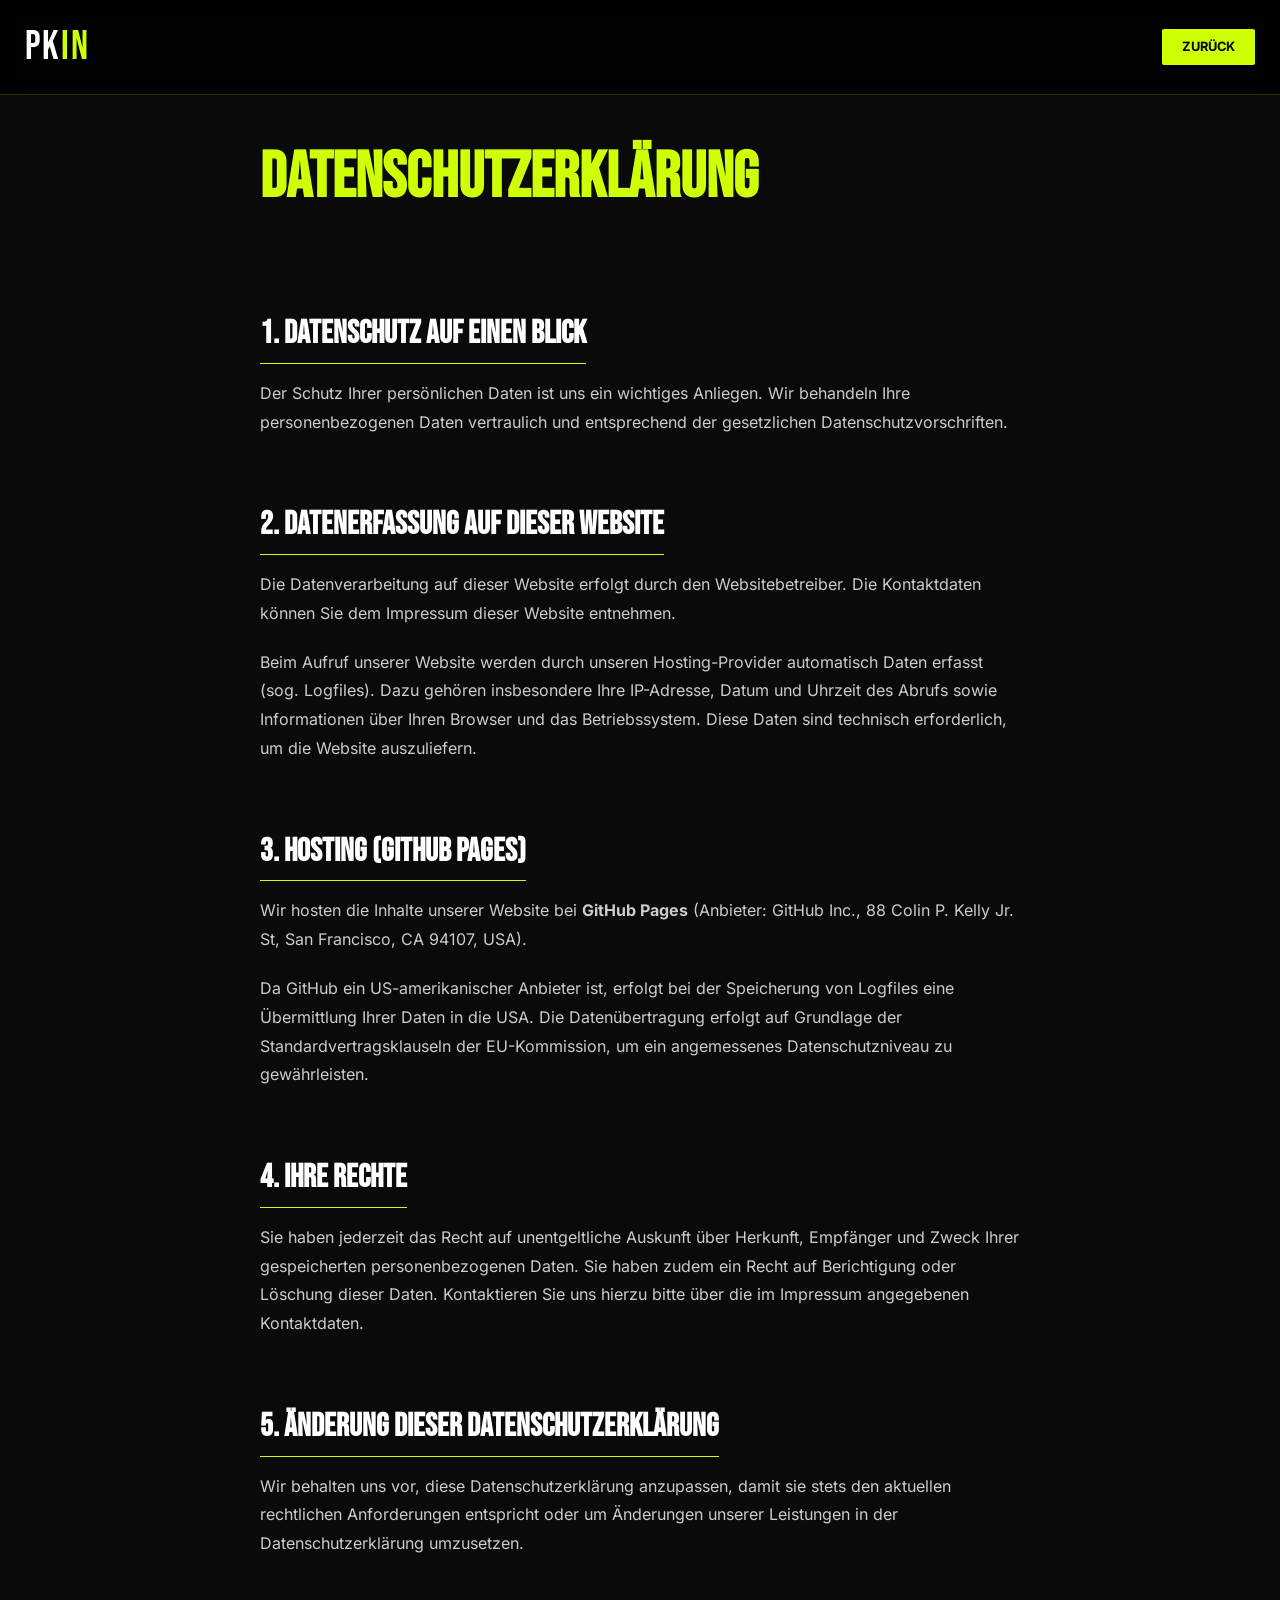
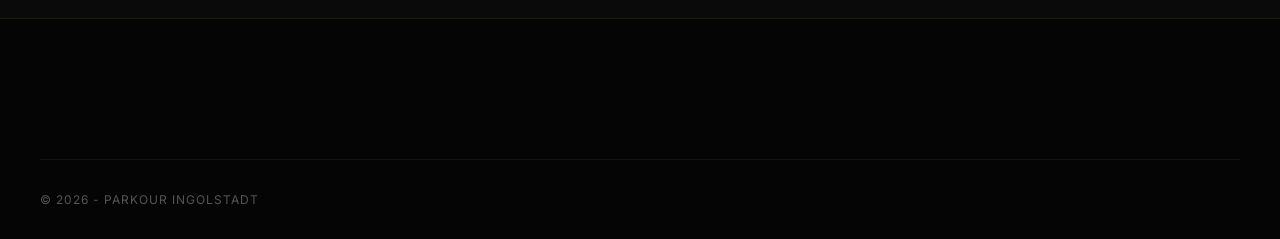
==== datenschutz.html @ 4d9cbf57 "Initial Commit" ====
<!DOCTYPE html>
<html lang="de">
<head>
    <meta charset="UTF-8">
    <meta name="viewport" content="width=device-width, initial-scale=1.0">
    <title>Datenschutzerklärung | PKIN</title>
    <link rel="stylesheet" href="style.css">
</head>
<body>
    <nav id="navbar" class="scrolled">
        <div class="nav-container">
            <a href="index.html" class="logo">PK<span>IN</span></a>
            <a href="index.html" class="btn-nav">Zurück</a>
        </div>
    </nav>

    <div class="legal-container">
        <h1>Datenschutzerklärung</h1>
        
        <h2>1. Datenschutz auf einen Blick</h2>
        <p>Der Schutz Ihrer persönlichen Daten ist uns ein wichtiges Anliegen. Wir behandeln Ihre personenbezogenen Daten vertraulich und entsprechend der gesetzlichen Datenschutzvorschriften.</p>

        <h2>2. Datenerfassung auf dieser Website</h2>
        <p>Die Datenverarbeitung auf dieser Website erfolgt durch den Websitebetreiber. Die Kontaktdaten können Sie dem Impressum dieser Website entnehmen.</p>
        <p>Beim Aufruf unserer Website werden durch unseren Hosting-Provider automatisch Daten erfasst (sog. Logfiles). Dazu gehören insbesondere Ihre IP-Adresse, Datum und Uhrzeit des Abrufs sowie Informationen über Ihren Browser und das Betriebssystem. Diese Daten sind technisch erforderlich, um die Website auszuliefern.</p>

        <h2>3. Hosting (GitHub Pages)</h2>
        <p>Wir hosten die Inhalte unserer Website bei <strong>GitHub Pages</strong> (Anbieter: GitHub Inc., 88 Colin P. Kelly Jr. St, San Francisco, CA 94107, USA). </p>
        <p>Da GitHub ein US-amerikanischer Anbieter ist, erfolgt bei der Speicherung von Logfiles eine Übermittlung Ihrer Daten in die USA. Die Datenübertragung erfolgt auf Grundlage der Standardvertragsklauseln der EU-Kommission, um ein angemessenes Datenschutzniveau zu gewährleisten.</p>

        <h2>4. Ihre Rechte</h2>
        <p>Sie haben jederzeit das Recht auf unentgeltliche Auskunft über Herkunft, Empfänger und Zweck Ihrer gespeicherten personenbezogenen Daten. Sie haben zudem ein Recht auf Berichtigung oder Löschung dieser Daten. Kontaktieren Sie uns hierzu bitte über die im Impressum angegebenen Kontaktdaten.</p>
        
        <h2>5. Änderung dieser Datenschutzerklärung</h2>
        <p>Wir behalten uns vor, diese Datenschutzerklärung anzupassen, damit sie stets den aktuellen rechtlichen Anforderungen entspricht oder um Änderungen unserer Leistungen in der Datenschutzerklärung umzusetzen.</p>
    </div>

    <footer class="main-footer">
        <div class="footer-bottom">
            <p>&copy; 2026 - PARKOUR INGOLSTADT</p>
        </div>
    </footer>
</body>
</html>
---- style.css ----
:root {
    --primary: #cfff04; /* Neon Yellow/Green */
    --dark: #0a0a0a;
    --gray: #151515;
    --text: #ffffff;
}

/* bebas-neue-regular - latin */
@font-face {
    font-display: swap; 
    font-family: 'Bebas Neue';
    font-style: normal;
    font-weight: 400;
    src: url('../fonts/bebas-neue-v16-latin-regular.woff2') format('woff2'); 
}  

/* inter-regular - latin */
@font-face {
    font-display: swap; 
    font-family: 'Inter';
    font-style: normal;
    font-weight: 400;
    src: url('fonts/inter-v20-latin-regular.woff2') format('woff2'); 
}
  
/* inter-700 - latin */
@font-face {
    font-display: swap; 
    font-family: 'Inter';
    font-style: normal;
    font-weight: 700;
    src: url('fonts/inter-v20-latin-700.woff2') format('woff2'); 
}

* {
    margin: 0;
    padding: 0;
    box-sizing: border-box;
    scroll-behavior: smooth;
}

body {
    background-color: var(--dark);
    color: var(--text);
    font-family: 'Inter', sans-serif;
    line-height: 1.6;
    overflow-x: hidden;
}

/* SCROLL FIX: Keeps navbar from covering section titles when anchored */
section {
    scroll-margin-top: 120px; 
}

/* NAVIGATION */
#navbar {
    position: fixed;
    top: 0; 
    width: 100%;
    padding: 25px;
    z-index: 1000;
    transition: 0.4s;
}

#navbar.scrolled {
    background: rgba(0,0,0,0.9);
    backdrop-filter: blur(10px);
    padding: 15px 25px;
    border-bottom: 1px solid rgba(207, 255, 4, 0.2);
}

.nav-container {
    max-width: 1300px;
    margin: 0 auto;
    display: flex;
    justify-content: space-between;
    align-items: center;
}

.logo {
    font-family: 'Bebas Neue', sans-serif;
    font-size: 2.5rem;
    text-decoration: none;
    color: white;
    letter-spacing: 2px;
}

.logo span { color: var(--primary); }

.nav-links {
    display: flex;
    list-style: none;
    gap: 30px;
}

.nav-links a {
    color: white;
    text-decoration: none;
    text-transform: uppercase;
    font-weight: bold;
    font-size: 0.85rem;
    letter-spacing: 1px;
    transition: 0.3s;
}

.nav-links a:hover { color: var(--primary); }

.btn-nav {
    background: var(--primary);
    color: black;
    padding: 8px 20px;
    text-decoration: none;
    font-weight: bold;
    text-transform: uppercase;
    font-size: 0.8rem;
    border-radius: 2px;
}

/* HERO SECTION */
.hero {
    height: 100vh;
    display: flex;
    align-items: center;
    justify-content: center;
    text-align: center;
    background: linear-gradient(rgba(0,0,0,0.5), rgba(0,0,0,0.7)), 
                url('media/tours/DSC00783.jpg') center/cover no-repeat;
    background-attachment: fixed;
}

.hero h1 {
    font-family: 'Bebas Neue', sans-serif;
    font-size: clamp(4rem, 18vw, 12rem);
    line-height: 0.85;
}

.hero p {
    font-weight: bold;
    letter-spacing: 5px;
    margin-top: 10px;
    color: var(--primary);
}

.hero-btns {
    margin-top: 40px;
    display: flex;
    gap: 20px;
    justify-content: center;
}

.btn-primary, .btn-outline {
    padding: 15px 35px;
    text-decoration: none;
    font-weight: bold;
    text-transform: uppercase;
    letter-spacing: 1px;
    transition: 0.3s;
}

.btn-primary { background: var(--primary); color: black; }
.btn-outline { border: 2px solid white; color: white; }
.btn-primary:hover { transform: translateY(-3px); box-shadow: 0 10px 20px rgba(207, 255, 4, 0.3); }

/* GRID SYSTEM */
.container {
    max-width: 1300px;
    margin: 0 auto;
    padding: 100px 20px;
}

.media-section { margin-bottom: 120px; }

.outline-title {
    font-family: 'Bebas Neue', sans-serif;
    font-size: clamp(3rem, 8vw, 5rem);
    color: transparent;
    -webkit-text-stroke: 1px var(--primary);
    margin-bottom: 40px;
    letter-spacing: 3px;
}

.media-grid {
    display: grid;
    grid-template-columns: repeat(auto-fill, minmax(350px, 1fr));
    gap: 20px;
}

.media-item {
    background: var(--gray);
    aspect-ratio: 16/9;
    overflow: hidden;
    position: relative;
    border: 1px solid rgba(255,255,255,0.05);
}

.media-item img {
    width: 100%; height: 100%; object-fit: cover;
    transition: 0.6s cubic-bezier(0.25, 0.46, 0.45, 0.94);
    filter: grayscale(30%);
}

.media-item:hover img {
    transform: scale(1.08);
    filter: grayscale(0%);
}

/* PLACEHOLDERS */
.media-item.placeholder {
    background: #111;
    border: 1px dashed #333;
}

.no-media-box {
    height: 100%;
    display: flex;
    flex-direction: column;
    align-items: center;
    justify-content: center;
    opacity: 0.4;
}

.no-media-box i { font-size: 2.5rem; margin-bottom: 15px; color: var(--primary); }

/* TRAINING CARDS */
.training-grid {
    display: grid;
    grid-template-columns: repeat(auto-fit, minmax(300px, 1fr));
    gap: 0;
    margin-bottom: 120px;
    border: 1px solid rgba(255,255,255,0.1);
}

.train-card {
    padding: 60px 40px;
    background: var(--gray);
}

.train-card.highlight {
    background: var(--primary);
    color: black;
}

.train-card h3 { 
    font-family: 'Bebas Neue', sans-serif; 
    font-size: 2.5rem; 
    margin-bottom: 15px;
}

/* GLITCH EFFECT */
.glitch { position: relative; }
.glitch::before, .glitch::after {
    content: attr(data-text);
    position: absolute; top: 0; left: 0; width: 100%; height: 100%;
}
.glitch::before { left: 3px; text-shadow: -3px 0 #ff00c1; clip: rect(44px, 450px, 56px, 0); animation: glitch-anim 5s infinite linear alternate-reverse; }
.glitch::after { left: -3px; text-shadow: -3px 0 #00fff9; clip: rect(44px, 450px, 56px, 0); animation: glitch-anim2 5s infinite linear alternate-reverse; }

@keyframes glitch-anim { 0% { clip: rect(10px, 9999px, 20px, 0); } 100% { clip: rect(80px, 9999px, 100px, 0); } }
@keyframes glitch-anim2 { 0% { clip: rect(60px, 9999px, 70px, 0); } 100% { clip: rect(10px, 9999px, 40px, 0); } }

/* CONTACT SECTION CLASSES */
.contact-grid {
    display: grid;
    grid-template-columns: 1fr 1fr;
    gap: 50px;
    align-items: start;
}

.contact-form {
    display: flex;
    flex-direction: column;
    gap: 15px;
    height: 100%;
}

.contact-input {
    padding: 15px;
    background: var(--gray);
    border: 1px solid #333;
    color: white;
    font-family: 'Inter', sans-serif;
    font-size: 1rem;
    width: 100%;
    resize: vertical;
}

.contact-input:focus {
    outline: none;
    border-color: var(--primary);
}

.contact-btn {
    cursor: pointer;
    border: none;
    font-family: 'Inter', sans-serif;
    font-size: 1rem;
    margin-top: auto;
}

/* MODERN FOOTER */
.main-footer {
    background: #050505;
    padding: 80px 20px 30px;
    border-top: 1px solid rgba(207, 255, 4, 0.1);
    margin-top: 50px;
}

.footer-container {
    max-width: 1200px;
    margin: 0 auto;
    display: grid;
    grid-template-columns: 2fr 1fr 1fr;
    gap: 50px;
}

.footer-brand .logo {
    display: inline-block;
    margin-bottom: 20px;
}

.footer-brand p {
    color: #888;
    max-width: 300px;
    margin-bottom: 25px;
    font-size: 0.9rem;
}

.social-icons {
    display: flex;
    gap: 15px;
}

.social-icons a {
    width: 40px;
    height: 40px;
    background: var(--gray);
    display: flex;
    align-items: center;
    justify-content: center;
    border-radius: 50%;
    color: white;
    text-decoration: none;
    transition: 0.3s;
    border: 1px solid rgba(255,255,255,0.1);
}

.social-icons a:hover {
    background: var(--primary);
    color: black;
    transform: translateY(-3px);
}

.footer-links h4 {
    font-family: 'Bebas Neue', sans-serif;
    font-size: 1.5rem;
    color: var(--primary);
    margin-bottom: 20px;
    letter-spacing: 1px;
}

.footer-links ul {
    list-style: none;
}

.footer-links ul li {
    margin-bottom: 12px;
}

.footer-links ul li a {
    color: #ccc;
    text-decoration: none;
    font-size: 0.9rem;
    transition: 0.3s;
}

.footer-links ul li a:hover {
    color: var(--primary);
    padding-left: 5px;
}

.footer-bottom {
    max-width: 1200px;
    margin: 60px auto 0;
    padding-top: 30px;
    border-top: 1px solid rgba(255,255,255,0.05);
    display: flex;
    justify-content: space-between;
    align-items: center;
}

.footer-bottom p {
    font-size: 0.75rem;
    color: #555;
    text-transform: uppercase;
    letter-spacing: 1px;
}

/* LEGAL PAGES STYLING */
.legal-container {
    max-width: 800px;
    margin: 120px auto 60px;
    padding: 0 20px;
    line-height: 1.8;
}

.legal-container h1 {
    font-family: 'Bebas Neue', sans-serif;
    font-size: 4rem;
    color: var(--primary);
    margin-bottom: 30px;
}

.legal-container h2 {
    font-family: 'Bebas Neue', sans-serif;
    font-size: 2rem;
    margin-top: 40px;
    margin-bottom: 15px;
    border-bottom: 1px solid var(--primary);
    display: inline-block;
}

.legal-container p, .legal-container ul {
    margin-bottom: 20px;
    color: #ccc;
}

.legal-links {
    margin-top: 20px;
    display: flex;
    justify-content: center;
    gap: 20px;
}

.legal-links a {
    color: white;
    text-decoration: none;
    font-size: 0.8rem;
    opacity: 0.5;
}

.legal-links a:hover {
    opacity: 1;
    color: var(--primary);
}

/* --- MOBILE MENU UTILITIES --- */
.menu-toggle {
    display: none;
    color: white;
    font-size: 1.8rem;
    cursor: pointer;
    transition: 0.3s;
}

.menu-toggle:hover {
    color: var(--primary);
}

.mobile-only {
    display: none;
}

/* --- COMPREHENSIVE MOBILE RESPONSIVENESS --- */
@media (max-width: 900px) {
    
    /* Show Hamburger, Hide standard Nav button */
    .menu-toggle {
        display: block;
    }
    
    .desktop-only {
        display: none;
    }
    
    .mobile-only {
        display: block;
    }

    /* Fullscreen Mobile Menu Overlay */
    .nav-links {
        position: fixed;
        top: 80px; /* Right below the navbar */
        left: -100%; /* Hidden off-screen by default */
        width: 100%;
        height: calc(100vh - 80px);
        background: rgba(10, 10, 10, 0.98);
        backdrop-filter: blur(15px);
        flex-direction: column;
        align-items: center;
        justify-content: center;
        gap: 40px;
        transition: 0.4s cubic-bezier(0.77, 0, 0.175, 1);
    }

    /* Class added via JS when menu opens */
    .nav-links.active {
        left: 0;
    }

    .nav-links a {
        font-size: 1.5rem;
    }

    /* Hero Section Fixes */
    .hero h1 {
        font-size: clamp(3.5rem, 15vw, 6rem);
    }
    
    .hero-btns {
        flex-direction: column;
        padding: 0 20px;
    }
    
    .hero-btns a {
        width: 100%;
        text-align: center;
    }

    /* Grid Adjustments for smaller screens */
    .media-grid {
        grid-template-columns: repeat(auto-fill, minmax(280px, 1fr));
    }

    .contact-grid {
        grid-template-columns: 1fr;
        gap: 30px;
    }
    
    .outline-title {
        font-size: clamp(2.5rem, 8vw, 4rem);
        margin-bottom: 25px;
        text-align: center;
    }

    .container {
        padding: 60px 20px;
    }
}

/* Footer mobile adjustments */
@media (max-width: 768px) {
    .footer-container {
        grid-template-columns: 1fr;
        text-align: center;
        gap: 40px;
    }
    
    .footer-brand p {
        margin: 0 auto 25px;
    }
    
    .social-icons {
        justify-content: center;
    }
    
    .footer-bottom {
        flex-direction: column;
        gap: 20px;
        text-align: center;
    }
}
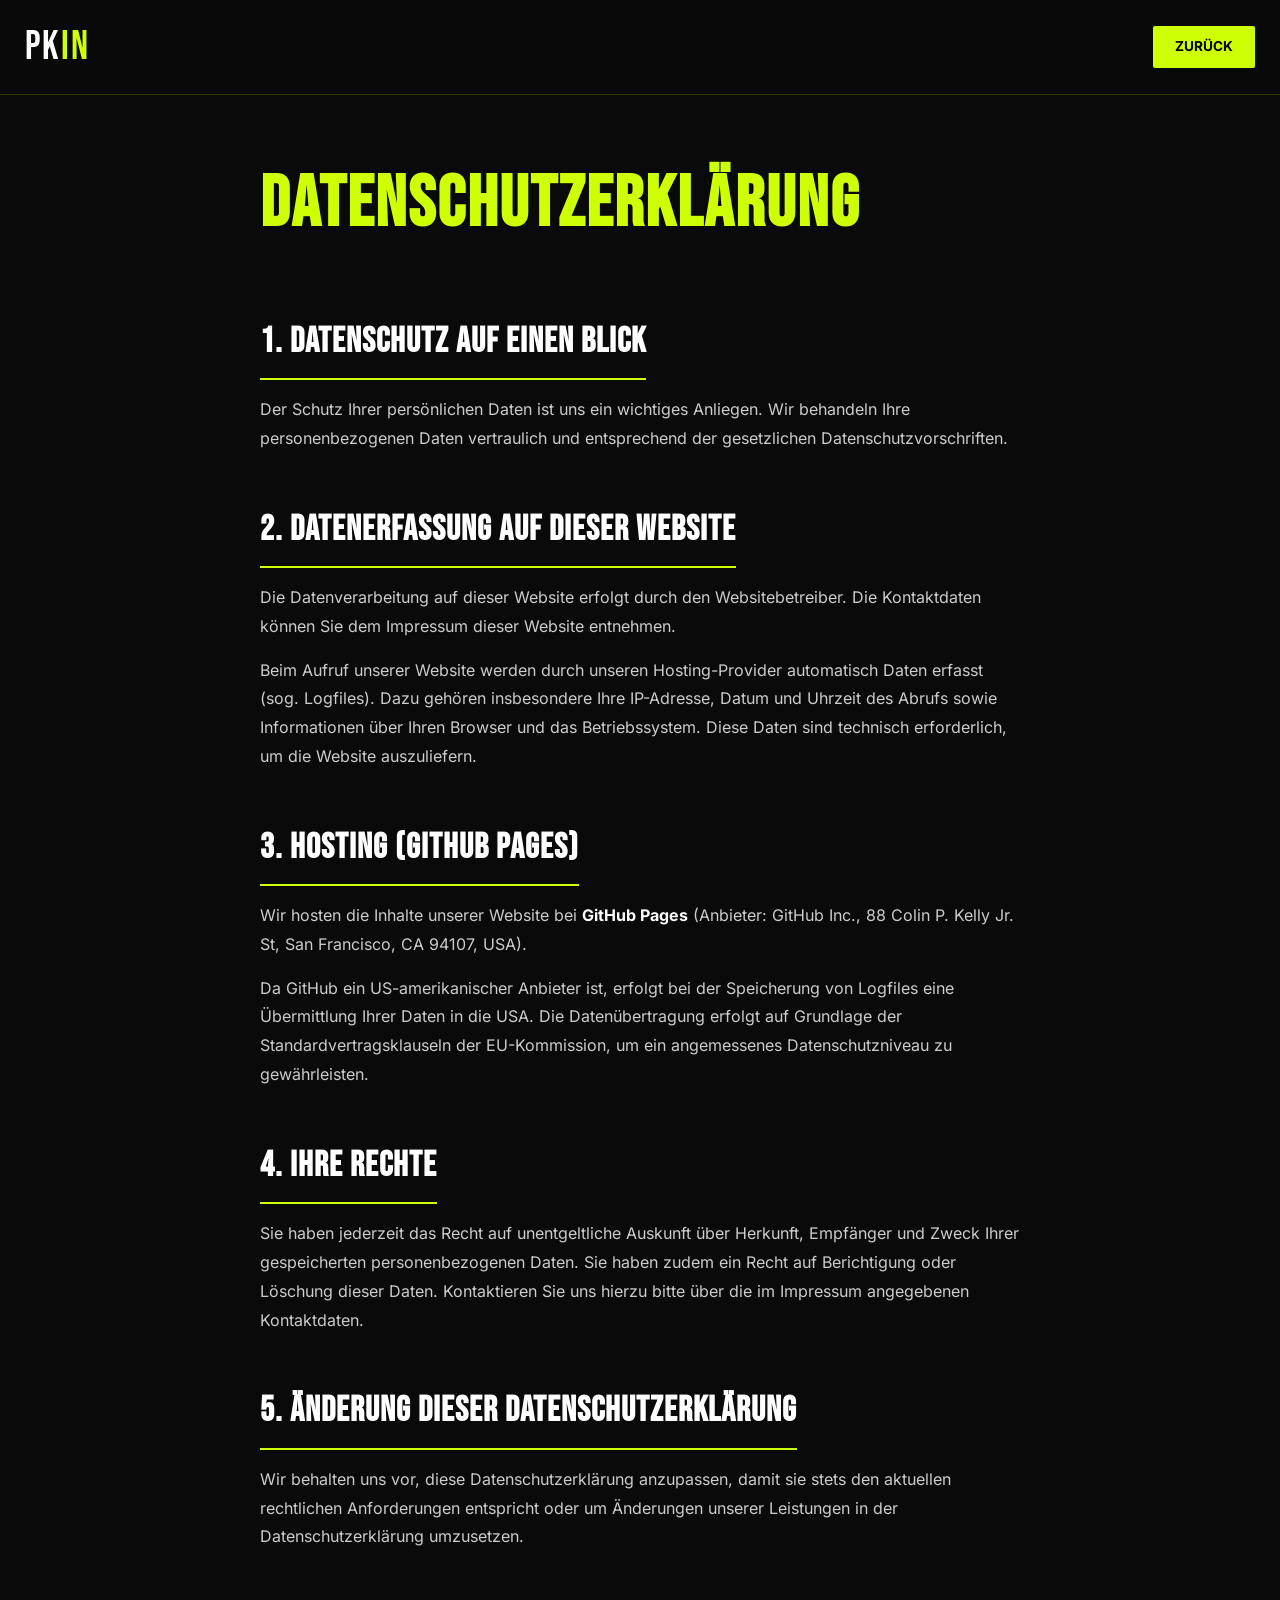
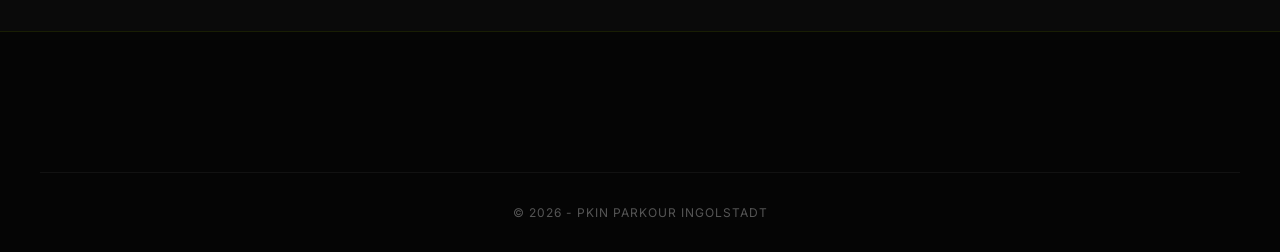
==== commit 90c7e02f: "Adjusted some designs, removed some photos etc." ====
--- a/datenschutz.html
+++ b/datenschutz.html
@@ -2,9 +2,11 @@
 <html lang="de">
 <head>
     <meta charset="UTF-8">
-    <meta name="viewport" content="width=device-width, initial-scale=1.0">
+    <meta name="viewport" content="width=device-width, initial-scale=1.0, maximum-scale=1.0, user-scalable=no">
+    <meta name="theme-color" content="#0a0a0a">
     <title>Datenschutzerklärung | PKIN</title>
     <link rel="stylesheet" href="style.css">
+    <link rel="stylesheet" href="https://cdnjs.cloudflare.com/ajax/libs/font-awesome/6.0.0/css/all.min.css">
 </head>
 <body>
     <nav id="navbar" class="scrolled">
@@ -14,30 +16,40 @@
         </div>
     </nav>
 
-    <div class="legal-container">
+    <main class="legal-container">
         <h1>Datenschutzerklärung</h1>
         
-        <h2>1. Datenschutz auf einen Blick</h2>
-        <p>Der Schutz Ihrer persönlichen Daten ist uns ein wichtiges Anliegen. Wir behandeln Ihre personenbezogenen Daten vertraulich und entsprechend der gesetzlichen Datenschutzvorschriften.</p>
+        <section class="legal-section">
+            <h2>1. Datenschutz auf einen Blick</h2>
+            <p>Der Schutz Ihrer persönlichen Daten ist uns ein wichtiges Anliegen. Wir behandeln Ihre personenbezogenen Daten vertraulich und entsprechend der gesetzlichen Datenschutzvorschriften.</p>
+        </section>
 
-        <h2>2. Datenerfassung auf dieser Website</h2>
-        <p>Die Datenverarbeitung auf dieser Website erfolgt durch den Websitebetreiber. Die Kontaktdaten können Sie dem Impressum dieser Website entnehmen.</p>
-        <p>Beim Aufruf unserer Website werden durch unseren Hosting-Provider automatisch Daten erfasst (sog. Logfiles). Dazu gehören insbesondere Ihre IP-Adresse, Datum und Uhrzeit des Abrufs sowie Informationen über Ihren Browser und das Betriebssystem. Diese Daten sind technisch erforderlich, um die Website auszuliefern.</p>
+        <section class="legal-section">
+            <h2>2. Datenerfassung auf dieser Website</h2>
+            <p>Die Datenverarbeitung auf dieser Website erfolgt durch den Websitebetreiber. Die Kontaktdaten können Sie dem Impressum dieser Website entnehmen.</p>
+            <p>Beim Aufruf unserer Website werden durch unseren Hosting-Provider automatisch Daten erfasst (sog. Logfiles). Dazu gehören insbesondere Ihre IP-Adresse, Datum und Uhrzeit des Abrufs sowie Informationen über Ihren Browser und das Betriebssystem. Diese Daten sind technisch erforderlich, um die Website auszuliefern.</p>
+        </section>
 
-        <h2>3. Hosting (GitHub Pages)</h2>
-        <p>Wir hosten die Inhalte unserer Website bei <strong>GitHub Pages</strong> (Anbieter: GitHub Inc., 88 Colin P. Kelly Jr. St, San Francisco, CA 94107, USA). </p>
-        <p>Da GitHub ein US-amerikanischer Anbieter ist, erfolgt bei der Speicherung von Logfiles eine Übermittlung Ihrer Daten in die USA. Die Datenübertragung erfolgt auf Grundlage der Standardvertragsklauseln der EU-Kommission, um ein angemessenes Datenschutzniveau zu gewährleisten.</p>
+        <section class="legal-section">
+            <h2>3. Hosting (GitHub Pages)</h2>
+            <p>Wir hosten die Inhalte unserer Website bei <strong>GitHub Pages</strong> (Anbieter: GitHub Inc., 88 Colin P. Kelly Jr. St, San Francisco, CA 94107, USA). </p>
+            <p>Da GitHub ein US-amerikanischer Anbieter ist, erfolgt bei der Speicherung von Logfiles eine Übermittlung Ihrer Daten in die USA. Die Datenübertragung erfolgt auf Grundlage der Standardvertragsklauseln der EU-Kommission, um ein angemessenes Datenschutzniveau zu gewährleisten.</p>
+        </section>
 
-        <h2>4. Ihre Rechte</h2>
-        <p>Sie haben jederzeit das Recht auf unentgeltliche Auskunft über Herkunft, Empfänger und Zweck Ihrer gespeicherten personenbezogenen Daten. Sie haben zudem ein Recht auf Berichtigung oder Löschung dieser Daten. Kontaktieren Sie uns hierzu bitte über die im Impressum angegebenen Kontaktdaten.</p>
+        <section class="legal-section">
+            <h2>4. Ihre Rechte</h2>
+            <p>Sie haben jederzeit das Recht auf unentgeltliche Auskunft über Herkunft, Empfänger und Zweck Ihrer gespeicherten personenbezogenen Daten. Sie haben zudem ein Recht auf Berichtigung oder Löschung dieser Daten. Kontaktieren Sie uns hierzu bitte über die im Impressum angegebenen Kontaktdaten.</p>
+        </section>
         
-        <h2>5. Änderung dieser Datenschutzerklärung</h2>
-        <p>Wir behalten uns vor, diese Datenschutzerklärung anzupassen, damit sie stets den aktuellen rechtlichen Anforderungen entspricht oder um Änderungen unserer Leistungen in der Datenschutzerklärung umzusetzen.</p>
-    </div>
+        <section class="legal-section">
+            <h2>5. Änderung dieser Datenschutzerklärung</h2>
+            <p>Wir behalten uns vor, diese Datenschutzerklärung anzupassen, damit sie stets den aktuellen rechtlichen Anforderungen entspricht oder um Änderungen unserer Leistungen in der Datenschutzerklärung umzusetzen.</p>
+        </section>
+    </main>
 
     <footer class="main-footer">
         <div class="footer-bottom">
-            <p>&copy; 2026 - PARKOUR INGOLSTADT</p>
+            <p>&copy; 2026 - PKIN PARKOUR INGOLSTADT</p>
         </div>
     </footer>
 </body>
--- a/style.css
+++ b/style.css
@@ -36,7 +36,6 @@
     margin: 0;
     padding: 0;
     box-sizing: border-box;
-    scroll-behavior: smooth;
 }
 
 body {
@@ -45,11 +44,17 @@
     font-family: 'Inter', sans-serif;
     line-height: 1.6;
     overflow-x: hidden;
-}
-
-/* SCROLL FIX: Keeps navbar from covering section titles when anchored */
+    scroll-behavior: smooth;
+}
+
+/* Utility Class for Mobile Scroll Lock */
+body.no-scroll {
+    overflow: hidden;
+}
+
+/* SCROLL FIX */
 section {
-    scroll-margin-top: 120px; 
+    scroll-margin-top: 100px; 
 }
 
 /* NAVIGATION */
@@ -59,12 +64,13 @@
     width: 100%;
     padding: 25px;
     z-index: 1000;
-    transition: 0.4s;
+    transition: all 0.4s ease;
 }
 
 #navbar.scrolled {
-    background: rgba(0,0,0,0.9);
+    background: rgba(10, 10, 10, 0.95);
     backdrop-filter: blur(10px);
+    -webkit-backdrop-filter: blur(10px);
     padding: 15px 25px;
     border-bottom: 1px solid rgba(207, 255, 4, 0.2);
 }
@@ -83,6 +89,8 @@
     text-decoration: none;
     color: white;
     letter-spacing: 2px;
+    position: relative;
+    z-index: 1001; /* Keeps logo above mobile menu overlay */
 }
 
 .logo span { color: var(--primary); }
@@ -101,6 +109,7 @@
     font-size: 0.85rem;
     letter-spacing: 1px;
     transition: 0.3s;
+    padding: 10px 0; /* Better touch target */
 }
 
 .nav-links a:hover { color: var(--primary); }
@@ -108,37 +117,45 @@
 .btn-nav {
     background: var(--primary);
     color: black;
-    padding: 8px 20px;
+    padding: 10px 22px;
     text-decoration: none;
     font-weight: bold;
     text-transform: uppercase;
-    font-size: 0.8rem;
+    font-size: 0.85rem;
     border-radius: 2px;
+    transition: 0.3s;
+}
+
+.btn-nav:hover {
+    box-shadow: 0 4px 15px rgba(207, 255, 4, 0.3);
 }
 
 /* HERO SECTION */
 .hero {
     height: 100vh;
+    height: 100dvh; /* Mobile viewport height fix */
     display: flex;
     align-items: center;
     justify-content: center;
     text-align: center;
-    background: linear-gradient(rgba(0,0,0,0.5), rgba(0,0,0,0.7)), 
+    background: linear-gradient(rgba(0,0,0,0.5), rgba(0,0,0,0.8)), 
                 url('media/tours/DSC00783.jpg') center/cover no-repeat;
     background-attachment: fixed;
+    padding: 0 20px;
 }
 
 .hero h1 {
     font-family: 'Bebas Neue', sans-serif;
-    font-size: clamp(4rem, 18vw, 12rem);
+    font-size: clamp(3.5rem, 15vw, 12rem);
     line-height: 0.85;
 }
 
 .hero p {
     font-weight: bold;
-    letter-spacing: 5px;
-    margin-top: 10px;
+    letter-spacing: clamp(2px, 2vw, 5px);
+    margin-top: 15px;
     color: var(--primary);
+    font-size: clamp(0.8rem, 3vw, 1.2rem);
 }
 
 .hero-btns {
@@ -146,6 +163,7 @@
     display: flex;
     gap: 20px;
     justify-content: center;
+    flex-wrap: wrap; /* Helps smaller screens */
 }
 
 .btn-primary, .btn-outline {
@@ -155,11 +173,14 @@
     text-transform: uppercase;
     letter-spacing: 1px;
     transition: 0.3s;
-}
-
-.btn-primary { background: var(--primary); color: black; }
-.btn-outline { border: 2px solid white; color: white; }
+    border-radius: 2px;
+    display: inline-block;
+}
+
+.btn-primary { background: var(--primary); color: black; border: 2px solid var(--primary); }
+.btn-outline { background: transparent; border: 2px solid white; color: white; }
 .btn-primary:hover { transform: translateY(-3px); box-shadow: 0 10px 20px rgba(207, 255, 4, 0.3); }
+.btn-outline:hover { background: white; color: black; transform: translateY(-3px); }
 
 /* GRID SYSTEM */
 .container {
@@ -172,7 +193,7 @@
 
 .outline-title {
     font-family: 'Bebas Neue', sans-serif;
-    font-size: clamp(3rem, 8vw, 5rem);
+    font-size: clamp(2.5rem, 8vw, 5rem);
     color: transparent;
     -webkit-text-stroke: 1px var(--primary);
     margin-bottom: 40px;
@@ -181,7 +202,7 @@
 
 .media-grid {
     display: grid;
-    grid-template-columns: repeat(auto-fill, minmax(350px, 1fr));
+    grid-template-columns: repeat(auto-fill, minmax(320px, 1fr));
     gap: 20px;
 }
 
@@ -191,17 +212,20 @@
     overflow: hidden;
     position: relative;
     border: 1px solid rgba(255,255,255,0.05);
+    border-radius: 4px;
 }
 
 .media-item img {
     width: 100%; height: 100%; object-fit: cover;
     transition: 0.6s cubic-bezier(0.25, 0.46, 0.45, 0.94);
-    filter: grayscale(30%);
-}
-
-.media-item:hover img {
-    transform: scale(1.08);
-    filter: grayscale(0%);
+    filter: grayscale(20%);
+}
+
+@media (hover: hover) {
+    .media-item:hover img {
+        transform: scale(1.08);
+        filter: grayscale(0%);
+    }
 }
 
 /* PLACEHOLDERS */
@@ -228,6 +252,8 @@
     gap: 0;
     margin-bottom: 120px;
     border: 1px solid rgba(255,255,255,0.1);
+    border-radius: 4px;
+    overflow: hidden;
 }
 
 .train-card {
@@ -279,22 +305,25 @@
     border: 1px solid #333;
     color: white;
     font-family: 'Inter', sans-serif;
-    font-size: 1rem;
+    font-size: 16px; /* SCROLL FIX: Needs to be >=16px to prevent iOS auto-zoom */
     width: 100%;
     resize: vertical;
+    border-radius: 4px;
+    transition: 0.3s;
 }
 
 .contact-input:focus {
     outline: none;
     border-color: var(--primary);
+    box-shadow: 0 0 10px rgba(207, 255, 4, 0.1);
 }
 
 .contact-btn {
     cursor: pointer;
-    border: none;
     font-family: 'Inter', sans-serif;
     font-size: 1rem;
     margin-top: auto;
+    border-radius: 4px;
 }
 
 /* MODERN FOOTER */
@@ -302,7 +331,6 @@
     background: #050505;
     padding: 80px 20px 30px;
     border-top: 1px solid rgba(207, 255, 4, 0.1);
-    margin-top: 50px;
 }
 
 .footer-container {
@@ -331,8 +359,8 @@
 }
 
 .social-icons a {
-    width: 40px;
-    height: 40px;
+    width: 44px; /* Mobile touch target min size */
+    height: 44px;
     background: var(--gray);
     display: flex;
     align-items: center;
@@ -342,6 +370,7 @@
     text-decoration: none;
     transition: 0.3s;
     border: 1px solid rgba(255,255,255,0.1);
+    font-size: 1.1rem;
 }
 
 .social-icons a:hover {
@@ -358,19 +387,16 @@
     letter-spacing: 1px;
 }
 
-.footer-links ul {
-    list-style: none;
-}
-
-.footer-links ul li {
-    margin-bottom: 12px;
-}
+.footer-links ul { list-style: none; }
+.footer-links ul li { margin-bottom: 12px; }
 
 .footer-links ul li a {
     color: #ccc;
     text-decoration: none;
     font-size: 0.9rem;
     transition: 0.3s;
+    padding: 5px 0;
+    display: inline-block; /* Improves touch target area */
 }
 
 .footer-links ul li a:hover {
@@ -383,9 +409,7 @@
     margin: 60px auto 0;
     padding-top: 30px;
     border-top: 1px solid rgba(255,255,255,0.05);
-    display: flex;
-    justify-content: space-between;
-    align-items: center;
+    text-align: center;
 }
 
 .footer-bottom p {
@@ -395,149 +419,75 @@
     letter-spacing: 1px;
 }
 
-/* LEGAL PAGES STYLING */
-.legal-container {
-    max-width: 800px;
-    margin: 120px auto 60px;
-    padding: 0 20px;
-    line-height: 1.8;
-}
-
-.legal-container h1 {
-    font-family: 'Bebas Neue', sans-serif;
-    font-size: 4rem;
-    color: var(--primary);
-    margin-bottom: 30px;
-}
-
-.legal-container h2 {
-    font-family: 'Bebas Neue', sans-serif;
-    font-size: 2rem;
-    margin-top: 40px;
-    margin-bottom: 15px;
-    border-bottom: 1px solid var(--primary);
-    display: inline-block;
-}
-
-.legal-container p, .legal-container ul {
-    margin-bottom: 20px;
-    color: #ccc;
-}
-
-.legal-links {
-    margin-top: 20px;
-    display: flex;
-    justify-content: center;
-    gap: 20px;
-}
-
-.legal-links a {
-    color: white;
-    text-decoration: none;
-    font-size: 0.8rem;
-    opacity: 0.5;
-}
-
-.legal-links a:hover {
-    opacity: 1;
-    color: var(--primary);
-}
-
 /* --- MOBILE MENU UTILITIES --- */
 .menu-toggle {
     display: none;
     color: white;
     font-size: 1.8rem;
     cursor: pointer;
-    transition: 0.3s;
-}
-
-.menu-toggle:hover {
-    color: var(--primary);
-}
-
-.mobile-only {
-    display: none;
-}
+    transition: transform 0.3s ease;
+    z-index: 1001; /* Keeps toggle above menu */
+    width: 44px; height: 44px;
+    align-items: center;
+    justify-content: flex-end;
+}
+
+.mobile-only { display: none; }
 
 /* --- COMPREHENSIVE MOBILE RESPONSIVENESS --- */
 @media (max-width: 900px) {
     
-    /* Show Hamburger, Hide standard Nav button */
-    .menu-toggle {
-        display: block;
-    }
-    
-    .desktop-only {
-        display: none;
-    }
-    
-    .mobile-only {
-        display: block;
-    }
-
-    /* Fullscreen Mobile Menu Overlay */
+    .menu-toggle { display: flex; }
+    .desktop-only { display: none; }
+    .mobile-only { display: block; }
+
+    /* Fullscreen Mobile Menu Overlay Fixes */
     .nav-links {
         position: fixed;
-        top: 80px; /* Right below the navbar */
-        left: -100%; /* Hidden off-screen by default */
+        top: 0; 
+        left: -100%; 
         width: 100%;
-        height: calc(100vh - 80px);
+        height: 100dvh; /* Dynamic Viewport for iOS */
         background: rgba(10, 10, 10, 0.98);
         backdrop-filter: blur(15px);
+        -webkit-backdrop-filter: blur(15px);
         flex-direction: column;
         align-items: center;
         justify-content: center;
-        gap: 40px;
-        transition: 0.4s cubic-bezier(0.77, 0, 0.175, 1);
+        gap: 30px;
+        transition: left 0.4s cubic-bezier(0.77, 0, 0.175, 1);
+        z-index: 999;
+        padding-top: 60px; /* Offset for logo/hamburger */
     }
 
-    /* Class added via JS when menu opens */
-    .nav-links.active {
-        left: 0;
+    .nav-links.active { left: 0; }
+
+    .nav-links a {
+        font-size: 1.8rem; /* Larger for touch */
+        font-family: 'Bebas Neue', sans-serif; /* Stylistic choice for big mobile menus */
+        letter-spacing: 2px;
     }
 
-    .nav-links a {
-        font-size: 1.5rem;
-    }
-
-    /* Hero Section Fixes */
-    .hero h1 {
-        font-size: clamp(3.5rem, 15vw, 6rem);
-    }
+    /* Hero Section Mobile Fixes */
+    .hero { background-attachment: scroll; } /* Mobile browsers often struggle with fixed bg */
+    .hero-btns { flex-direction: column; width: 100%; }
+    .hero-btns a { width: 100%; text-align: center; }
+
+    /* Layout Spacing Adjustments */
+    .container { padding: 60px 20px 20px; }
+    .media-section { margin-bottom: 70px; }
+    .training-grid { margin-bottom: 70px; }
     
-    .hero-btns {
-        flex-direction: column;
-        padding: 0 20px;
-    }
-    
-    .hero-btns a {
-        width: 100%;
-        text-align: center;
-    }
-
-    /* Grid Adjustments for smaller screens */
-    .media-grid {
-        grid-template-columns: repeat(auto-fill, minmax(280px, 1fr));
-    }
-
-    .contact-grid {
-        grid-template-columns: 1fr;
-        gap: 30px;
-    }
-    
-    .outline-title {
-        font-size: clamp(2.5rem, 8vw, 4rem);
-        margin-bottom: 25px;
-        text-align: center;
-    }
-
-    .container {
-        padding: 60px 20px;
-    }
-}
-
-/* Footer mobile adjustments */
+    .outline-title { text-align: center; }
+
+    /* Grid Adjustments */
+    .media-grid { grid-template-columns: 1fr; } /* 1 column is best for mobile content viewing */
+    .contact-grid { grid-template-columns: 1fr; gap: 30px; }
+
+    /* Touch-friendly padding */
+    .train-card { padding: 40px 20px; text-align: center; }
+}
+
 @media (max-width: 768px) {
     .footer-container {
         grid-template-columns: 1fr;
@@ -545,17 +495,71 @@
         gap: 40px;
     }
     
-    .footer-brand p {
-        margin: 0 auto 25px;
-    }
-    
-    .social-icons {
-        justify-content: center;
-    }
-    
-    .footer-bottom {
-        flex-direction: column;
-        gap: 20px;
-        text-align: center;
-    }
+    .footer-brand p { margin: 0 auto 25px; }
+    .social-icons { justify-content: center; }
+}
+
+/* =========================================
+   LEGAL PAGES STYLING (Impressum / Datenschutz)
+   ========================================= */
+
+   .legal-container {
+    max-width: 800px;
+    margin: 140px auto 80px; /* Top margin accounts for the fixed navbar */
+    padding: 0 20px;
+    line-height: 1.8;
+}
+
+/* Fluid Typography: Scales down beautifully on smaller screens */
+.legal-container h1 {
+    font-family: 'Bebas Neue', sans-serif;
+    font-size: clamp(3rem, 10vw, 4.5rem); 
+    color: var(--primary);
+    margin-bottom: 40px;
+    letter-spacing: 2px;
+    text-transform: uppercase;
+}
+
+.legal-section {
+    margin-bottom: 45px;
+}
+
+.legal-section h2 {
+    font-family: 'Bebas Neue', sans-serif;
+    font-size: clamp(1.8rem, 6vw, 2.2rem);
+    margin-bottom: 15px;
+    border-bottom: 2px solid var(--primary);
+    display: inline-block;
+    padding-bottom: 5px;
+    color: white;
+    letter-spacing: 1px;
+}
+
+.legal-section p {
+    color: #cccccc;
+    font-size: 1rem;
+    margin-bottom: 15px;
+}
+
+.legal-section strong {
+    color: white;
+}
+
+/* Link Fix: Prevents long URLs from overflowing off the screen on mobile */
+.legal-section a {
+    color: var(--primary);
+    text-decoration: none;
+    transition: 0.3s;
+    word-break: break-all; /* Critical for mobile layout protection */
+    font-weight: bold;
+}
+
+.legal-section a:hover {
+    color: white;
+    text-decoration: underline;
+}
+
+/* Short Page Fix: Pushes the footer to the bottom on short screens */
+.legal-container {
+    min-height: 60vh;
 }
